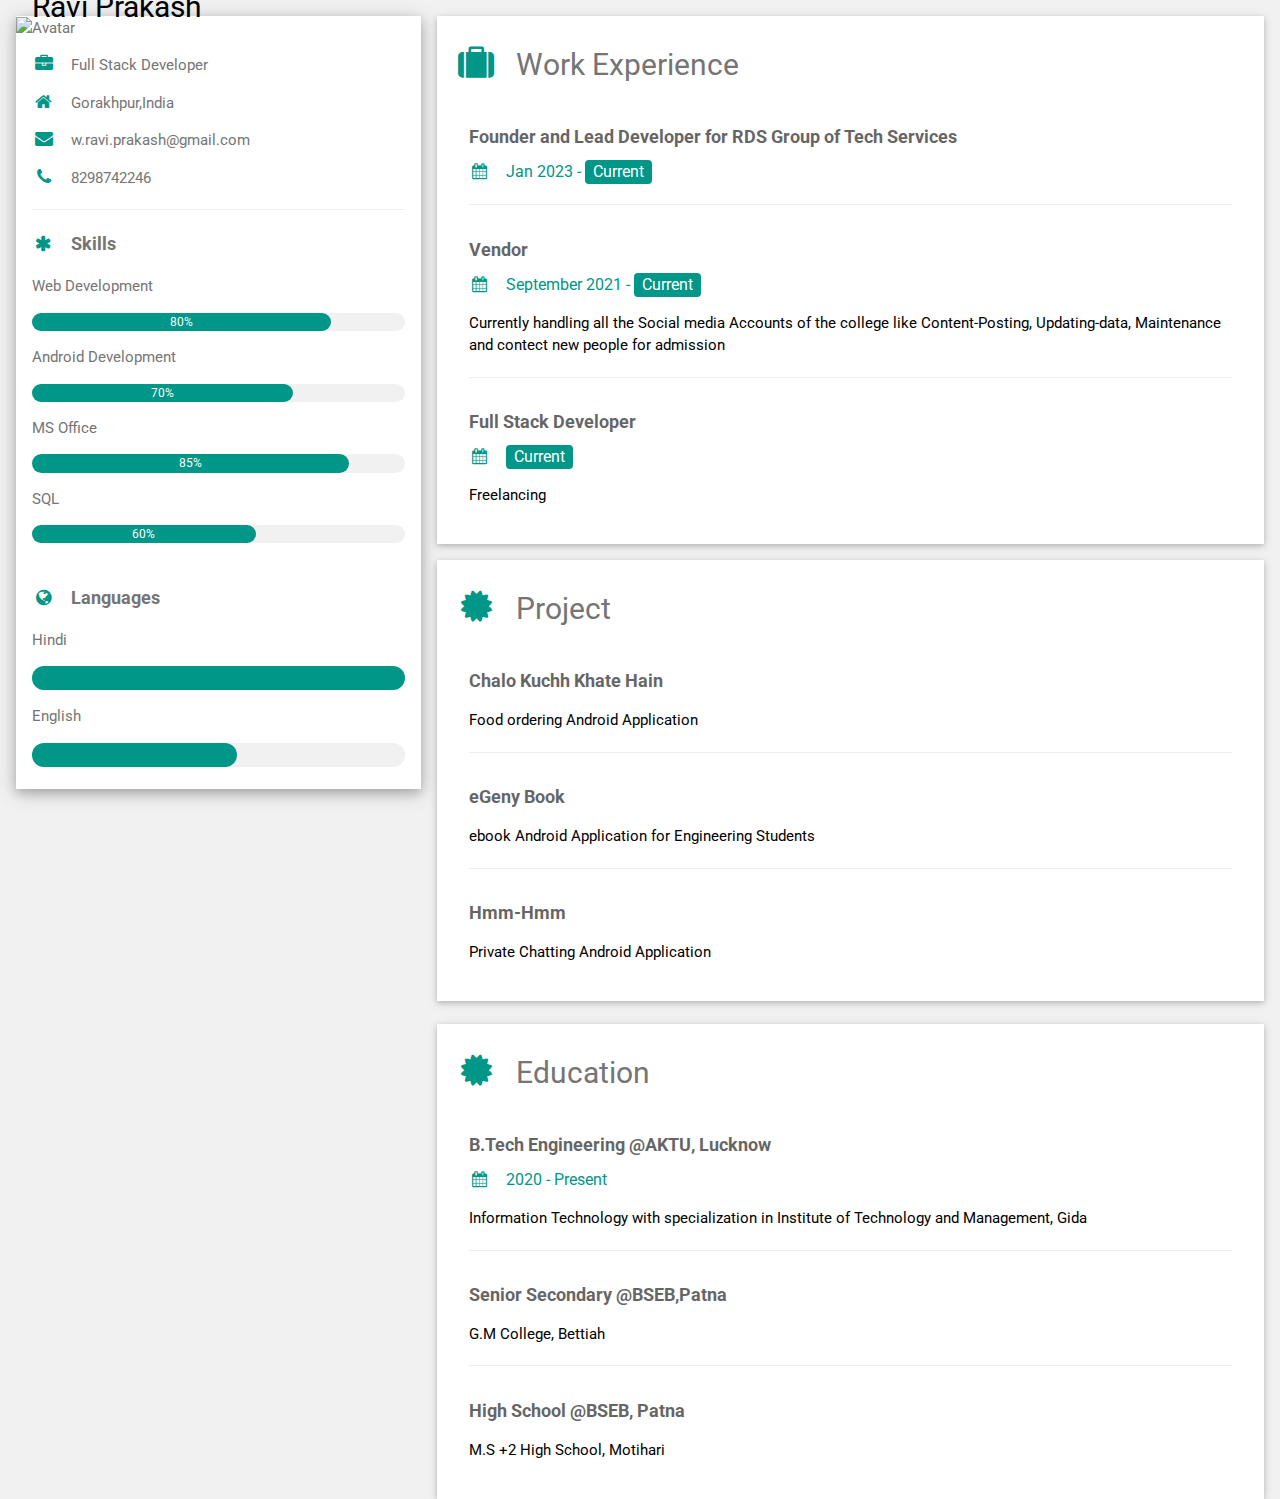
==== resume.html @ 5e985649 "Add files via upload" ====
<!DOCTYPE html>
<html>
<title>Ravi Prakash Resume</title>
<meta charset="UTF-8">
<meta name="viewport" content="width=device-width, initial-scale=1">
<link rel="stylesheet" href="https://www.w3schools.com/w3css/4/w3.css">
<link rel='stylesheet' href='https://fonts.googleapis.com/css?family=Roboto'>
<link rel="stylesheet" href="https://cdnjs.cloudflare.com/ajax/libs/font-awesome/4.7.0/css/font-awesome.min.css">
<style>
html,body,h1,h2,h3,h4,h5,h6 {font-family: "Roboto", sans-serif}
</style>
<body class="w3-light-grey">

<!-- Page Container -->
<div class="w3-content w3-margin-top" style="max-width:1400px;">

  <!-- The Grid -->
  <div class="w3-row-padding">
  
    <!-- Left Column -->
    <div class="w3-third">
    
      <div class="w3-white w3-text-grey w3-card-4">
        <div class="w3-display-container">
          <img src="https://firebasestorage.googleapis.com/v0/b/my-portfolio-cb183.appspot.com/o/Ravi_resume_about.png?alt=media&token=bc9a93be-7fd3-4c6f-aea3-280d89965da3" style="width:100%" alt="Avatar">
          <div class="w3-display-bottomleft w3-container w3-text-black">
            <h2>Ravi Prakash</h2>
          </div>
        </div>
        <div class="w3-container">
          <p><i class="fa fa-briefcase fa-fw w3-margin-right w3-large w3-text-teal"></i>Full Stack Developer</p>
          <p><i class="fa fa-home fa-fw w3-margin-right w3-large w3-text-teal"></i>Gorakhpur,India</p>
          <p><i class="fa fa-envelope fa-fw w3-margin-right w3-large w3-text-teal"></i>w.ravi.prakash@gmail.com</p>
          <p><i class="fa fa-phone fa-fw w3-margin-right w3-large w3-text-teal"></i>8298742246</p>
          <hr>

          <p class="w3-large"><b><i class="fa fa-asterisk fa-fw w3-margin-right w3-text-teal"></i>Skills</b></p>
          <p>Web Development</p>
          <div class="w3-light-grey w3-round-xlarge w3-small">
            <div class="w3-container w3-center w3-round-xlarge w3-teal" style="width:80%">80%</div>
          </div>
          <p>Android Development</p>
          <div class="w3-light-grey w3-round-xlarge w3-small">
            <div class="w3-container w3-center w3-round-xlarge w3-teal" style="width:70%">70%</div>
          </div>
          <p>MS Office</p>
          <div class="w3-light-grey w3-round-xlarge w3-small">
            <div class="w3-container w3-center w3-round-xlarge w3-teal" style="width:85%">85%</div>
          </div>
          <p>SQL</p>
          <div class="w3-light-grey w3-round-xlarge w3-small">
            <div class="w3-container w3-center w3-round-xlarge w3-teal" style="width:60%">60%</div>
          </div>
          <br>

          <p class="w3-large w3-text-theme"><b><i class="fa fa-globe fa-fw w3-margin-right w3-text-teal"></i>Languages</b></p>
          <p>Hindi</p>
          <div class="w3-light-grey w3-round-xlarge">
            <div class="w3-round-xlarge w3-teal" style="height:24px;width:100%"></div>
          </div>
          <p>English</p>
          <div class="w3-light-grey w3-round-xlarge">
            <div class="w3-round-xlarge w3-teal" style="height:24px;width:55%"></div>
          </div>
          <br>
        </div>
      </div><br>

    <!-- End Left Column -->
    </div>

    <!-- Right Column -->
    <div class="w3-twothird">
    
      <div class="w3-container w3-card w3-white w3-margin-bottom">
        <h2 class="w3-text-grey w3-padding-16"><i class="fa fa-suitcase fa-fw w3-margin-right w3-xxlarge w3-text-teal"></i>Work Experience</h2>
        <div class="w3-container">
          <h5 class="w3-opacity"><b>Founder and Lead Developer for RDS Group of Tech Services</b></h5>
          <h6 class="w3-text-teal"><i class="fa fa-calendar fa-fw w3-margin-right"></i>Jan 2023 - <span class="w3-tag w3-teal w3-round">Current</span></h6>
          <hr>
        </div>
        <div class="w3-container">
          <h5 class="w3-opacity"><b>Vendor </b></h5>
          <h6 class="w3-text-teal"><i class="fa fa-calendar fa-fw w3-margin-right"></i>September 2021 - <span class="w3-tag w3-teal w3-round">Current</h6>
          <p>Currently handling all the Social media Accounts of the college like Content-Posting, Updating-data, Maintenance and contect new people for admission</p>
          <hr>
        </div>
        <div class="w3-container">
          <h5 class="w3-opacity"><b>Full Stack Developer</b></h5>
          <h6 class="w3-text-teal"><i class="fa fa-calendar fa-fw w3-margin-right"></i><span class="w3-tag w3-teal w3-round">Current</h6>
          <p>Freelancing </p><br>
        </div>
      </div>

      <div class="w3-container w3-card w3-white">
        <h2 class="w3-text-grey w3-padding-16"><i class="fa fa-certificate fa-fw w3-margin-right w3-xxlarge w3-text-teal"></i>Project</h2>
        <div class="w3-container">
          <h5 class="w3-opacity"><b>Chalo Kuchh Khate Hain</b></h5>
          <p>Food ordering Android Application </p>
          <hr>
        </div>
        <div class="w3-container">
          <h5 class="w3-opacity"><b>eGeny Book </b></h5>
          <p>ebook Android Application for Engineering Students</p>
          <hr>
        </div>
        <div class="w3-container">
          <h5 class="w3-opacity"><b>Hmm-Hmm</b></h5>
          <p>Private Chatting Android Application</p><br>
        </div>
      </div>
      <br>

      <div class="w3-container w3-card w3-white">
        <h2 class="w3-text-grey w3-padding-16"><i class="fa fa-certificate fa-fw w3-margin-right w3-xxlarge w3-text-teal"></i>Education</h2>
        <div class="w3-container">
          <h5 class="w3-opacity"><b>B.Tech Engineering @AKTU, Lucknow</b></h5>
          <h6 class="w3-text-teal"><i class="fa fa-calendar fa-fw w3-margin-right"></i>2020 - Present</h6>
          <p> Information Technology with specialization in Institute of Technology and Management, Gida </p>
          <hr>
        </div>
        <div class="w3-container">
          <h5 class="w3-opacity"><b>Senior Secondary @BSEB,Patna</b></h5>
          <p>G.M College, Bettiah</p>
          <hr>
        </div>
        <div class="w3-container">
          <h5 class="w3-opacity"><b>High School @BSEB, Patna</b></h5>
          <p>M.S +2 High School, Motihari</p><br>
        </div>
      </div>

    <!-- End Right Column -->
    </div>
    
  <!-- End Grid -->
  </div>
  
  <!-- End Page Container -->
</div>



</body>
</html>
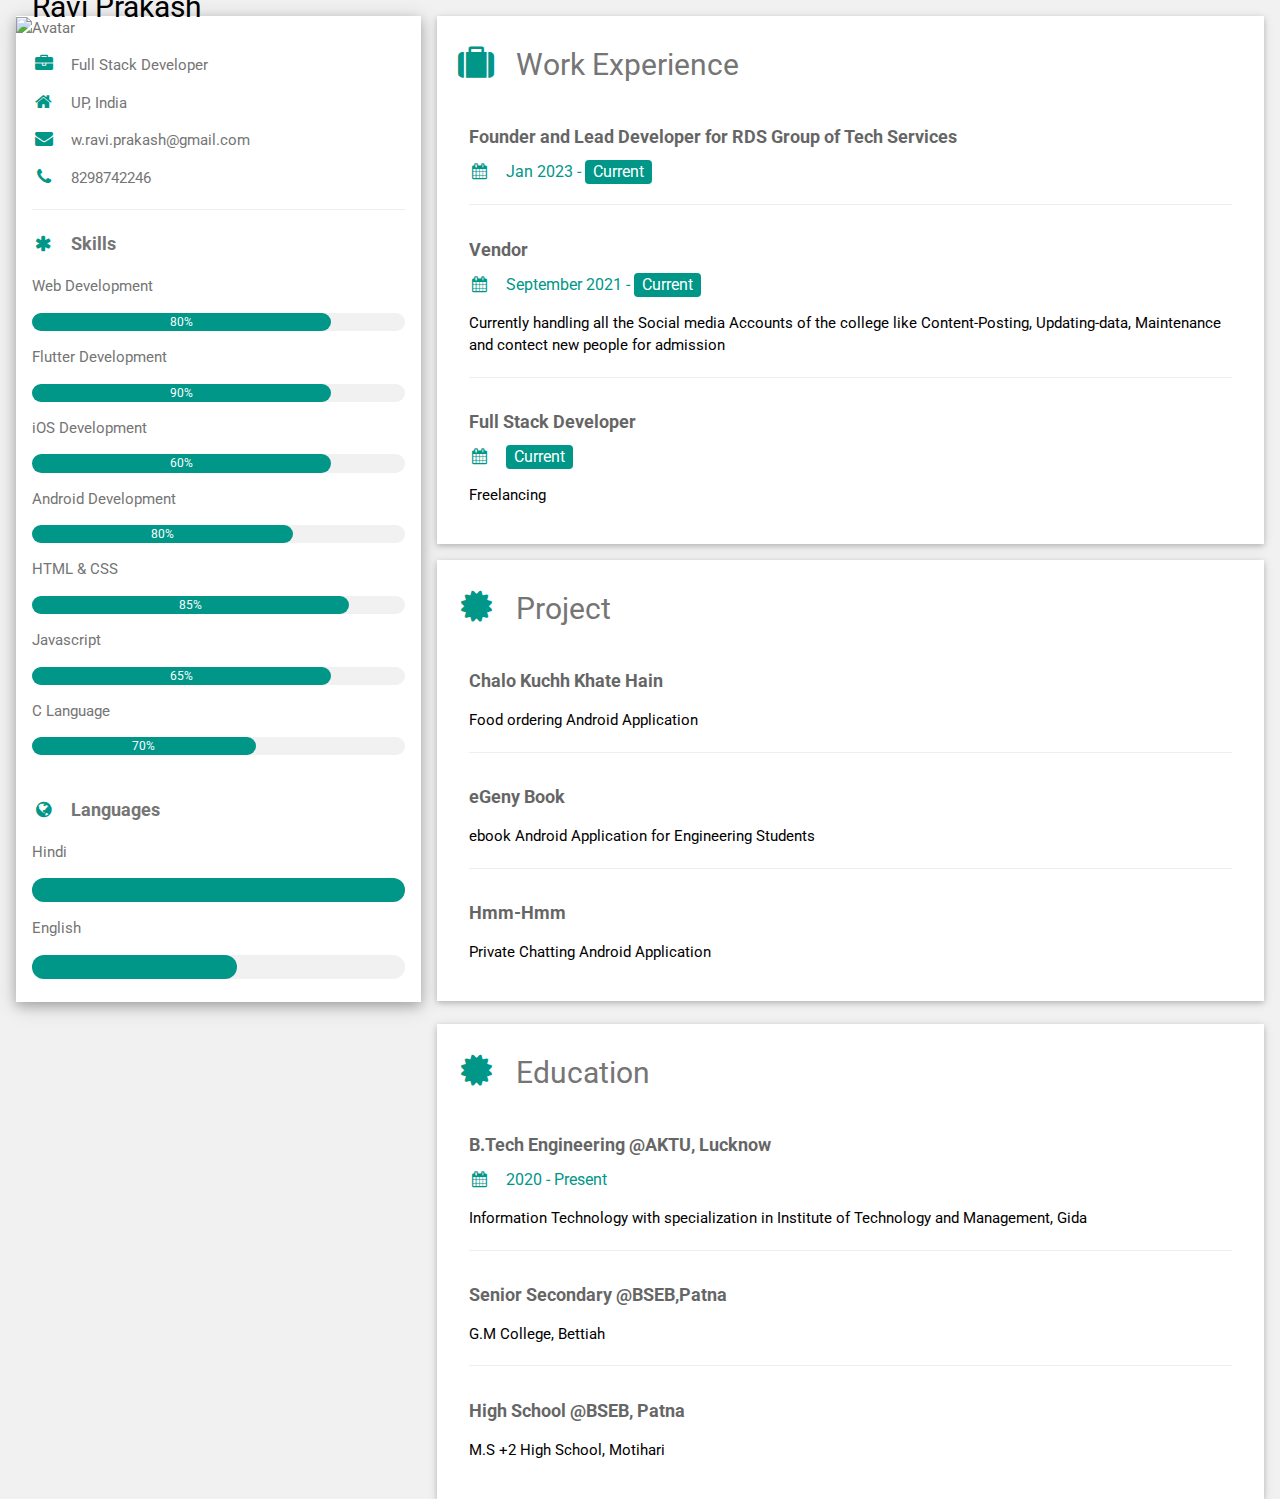
==== commit 18ddd7eb: "update skills in resume and home page" ====
--- a/resume.html
+++ b/resume.html
@@ -22,14 +22,14 @@
     
       <div class="w3-white w3-text-grey w3-card-4">
         <div class="w3-display-container">
-          <img src="https://firebasestorage.googleapis.com/v0/b/my-portfolio-cb183.appspot.com/o/Ravi_resume_about.png?alt=media&token=bc9a93be-7fd3-4c6f-aea3-280d89965da3" style="width:100%" alt="Avatar">
+          <img src="https://firebasestorage.googleapis.com/v0/b/raviprakash-7b08f.appspot.com/o/Ravi_resume_about.png?alt=media&token=2a6f4a2d-aaae-4c8c-a7f6-21267ab75f65" style="width:100%" alt="Avatar">
           <div class="w3-display-bottomleft w3-container w3-text-black">
             <h2>Ravi Prakash</h2>
           </div>
         </div>
         <div class="w3-container">
           <p><i class="fa fa-briefcase fa-fw w3-margin-right w3-large w3-text-teal"></i>Full Stack Developer</p>
-          <p><i class="fa fa-home fa-fw w3-margin-right w3-large w3-text-teal"></i>Gorakhpur,India</p>
+          <p><i class="fa fa-home fa-fw w3-margin-right w3-large w3-text-teal"></i>UP, India</p>
           <p><i class="fa fa-envelope fa-fw w3-margin-right w3-large w3-text-teal"></i>w.ravi.prakash@gmail.com</p>
           <p><i class="fa fa-phone fa-fw w3-margin-right w3-large w3-text-teal"></i>8298742246</p>
           <hr>
@@ -39,17 +39,29 @@
           <div class="w3-light-grey w3-round-xlarge w3-small">
             <div class="w3-container w3-center w3-round-xlarge w3-teal" style="width:80%">80%</div>
           </div>
+          <p>Flutter Development</p>
+          <div class="w3-light-grey w3-round-xlarge w3-small">
+            <div class="w3-container w3-center w3-round-xlarge w3-teal" style="width:80%">90%</div>
+          </div>
+          <p>iOS Development</p>
+          <div class="w3-light-grey w3-round-xlarge w3-small">
+            <div class="w3-container w3-center w3-round-xlarge w3-teal" style="width:80%">60%</div>
+          </div>
           <p>Android Development</p>
           <div class="w3-light-grey w3-round-xlarge w3-small">
-            <div class="w3-container w3-center w3-round-xlarge w3-teal" style="width:70%">70%</div>
+            <div class="w3-container w3-center w3-round-xlarge w3-teal" style="width:70%">80%</div>
           </div>
-          <p>MS Office</p>
+          <p>HTML & CSS</p>
           <div class="w3-light-grey w3-round-xlarge w3-small">
             <div class="w3-container w3-center w3-round-xlarge w3-teal" style="width:85%">85%</div>
           </div>
-          <p>SQL</p>
+          <p>Javascript</p>
           <div class="w3-light-grey w3-round-xlarge w3-small">
-            <div class="w3-container w3-center w3-round-xlarge w3-teal" style="width:60%">60%</div>
+            <div class="w3-container w3-center w3-round-xlarge w3-teal" style="width:80%">65%</div>
+          </div>
+          <p>C Language</p>
+          <div class="w3-light-grey w3-round-xlarge w3-small">
+            <div class="w3-container w3-center w3-round-xlarge w3-teal" style="width:60%">70%</div>
           </div>
           <br>
 
@@ -142,4 +154,4 @@
 
 
 </body>
-</html>+</html>
